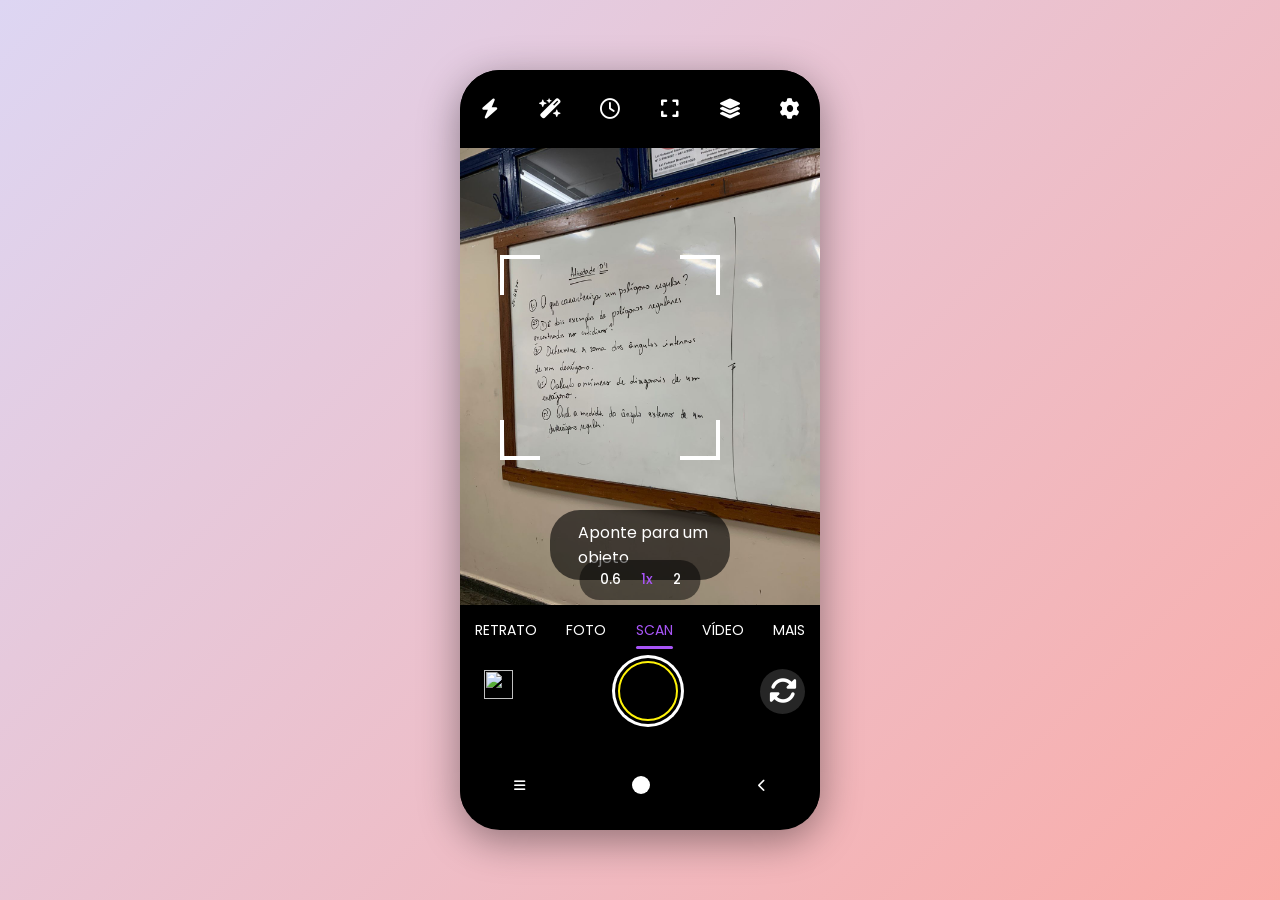
==== index.html @ 9b0ac618 "Atualização do site" ====
<!DOCTYPE html>
<html lang="pt-BR">
<head>
  <meta charset="UTF-8">
  <meta name="viewport" content="width=device-width, initial-scale=1.0">

  <!-- Fonte -->
  <link rel="preconnect" href="https://fonts.googleapis.com">
  <link rel="preconnect" href="https://fonts.gstatic.com" crossorigin>

  <link href="https://fonts.googleapis.com/css2?family=Poppins:wght@300;400;500;600&display=swap" rel="stylesheet">

  <!-- Ícones -->
  <link
    rel="stylesheet"
    href="https://cdnjs.cloudflare.com/ajax/libs/font-awesome/6.5.2/css/all.min.css"
  >

  <link rel="stylesheet" href="style.css">

  <title>JOVI Scan</title>
</head>

<body>

  <main class="container">

    <!-- CELULAR -->
    <section class="phone">

      <header class="top-icons">

    <a href="#"><i class="fa-solid fa-bolt"></i></a>

    <a href="#"><i class="fa-solid fa-wand-magic-sparkles"></i></a>

    <a href="#"><i class="fa-regular fa-clock"></i></a>

    <a href="#"><i class="fa-solid fa-expand"></i></a>

    <a href="#"><i class="fa-solid fa-layer-group"></i></a>

    <a href="#"><i class="fa-solid fa-gear"></i></a>

</header>

      <!-- ÁREA DA CÂMERA -->
      <section class="camera-area">

        <img src="images/foto.jpg" alt="Preview câmera">

        <!-- CANTOS SCAN -->
        <div class="scan-corners corner-top-left"></div>
        <div class="scan-corners corner-top-right"></div>
        <div class="scan-corners corner-bottom-left"></div>
        <div class="scan-corners corner-bottom-right"></div>

        <!-- TEXTO CENTRAL -->
        <div class="scan-message">
          <i class="fa-solid fa-sparkles"></i>
          <p>Aponte para um objeto</p>
        </div>

        <!-- ZOOM -->
        <nav class="zoom-controls">

          <a href="#">0.6</a>
          <a href="#" class="active-zoom">1x</a>
          <a href="#">2</a>

        </nav>

      </section>

      <!-- MODO SCAN -->
      <section class="scan-mode">


        <!-- MENU MODOS -->
        <nav class="modes">

          <a href="#">RETRATO</a>
          <a href="#">FOTO</a>
          <a href="#" class="active-mode">SCAN</a>
          <a href="#">VÍDEO</a>
          <a href="#">MAIS</a>

        </nav>

        <!-- CONTROLES -->
    <section class="camera-controls">

          <div class="gallery-btn">
             <img src="galeria1.jpg" alt="">
         </div>

            <div class="capture-btn"></div>

         <div class="rotate-btn">
            <i class="fa-solid fa-rotate"></i>
        </div>

    </section>

      </section>

      <!-- MENU INFERIOR -->
    <footer class="bottom-menu">

        <!-- MENU -->
        <a href="#">
            <i class="fa-solid fa-bars"></i>
         </a>

         <!-- BOLINHA -->
         <a href="#" class="active-bottom">
             <div class="camera-dot"></div>
        </a>

         <!-- SETA -->
         <a href="#">
             <i class="fa-solid fa-chevron-left"></i>
         </a>

    </footer>

    </section>

  </main>

</body>
</html>
---- style.css ----
* {
    margin: 0;
    padding: 0;
    box-sizing: border-box;
}

body {
    background: linear-gradient(135deg, #ddd6f3, #faaca8);
    font-family: 'Poppins', sans-serif;

    min-height: 100vh;

    display: flex;
    justify-content: center;
    align-items: center;
}

/* MAIN */
.container {
    display: flex;
    justify-content: center;
    align-items: center;
}

/* CELULAR */
.phone {
    width: 360px;
    height: 760px;

    background-color: #000;

    border-radius: 40px;

    overflow: hidden;

    position: relative;

    box-shadow: 0 10px 40px rgba(0,0,0,0.4);
}

/* TOPO */
.top-icons {
    position: absolute;

    top: 0;
    left: 0;

    width: 100%;

    display: flex;
    justify-content: space-around;
    align-items: center;
    padding: 20px 0;
    z-index: 10;
    background-color: #000;
}

.top-icons a {
    color: white;

    font-size: 20px;

    text-decoration: none;

    background-color: rgba(0,0,0,0.4);

    width: 38px;
    height: 38px;

    border-radius: 50%;

    display: flex;
    justify-content: center;
    align-items: center;

    transition: 0.3s;
}

.status-icons {
    display: flex;
    gap: 10px;
}

/* ÁREA CÂMERA */
.camera-area {
    position: relative;

    height: 590px;

    background-image: url("lousa.jpeg");

    background-size: contain;
    background-repeat: no-repeat;
    background-position: center;
}
.camera-area img {
    width: 100%;
    height: 100%;

    object-fit: cover;
}



/* CANTOS SCAN */
.scan-corners {
    width: 40px;
    height: 40px;

    border: 4px solid white;

    position: absolute;
}

.corner-top-left {
    top: 185px;
    left: 40px;

    border-right: none;
    border-bottom: none;
}

.corner-top-right {
    top: 185px;
    right: 100px;

    border-left: none;
    border-bottom: none;
}

.corner-bottom-left {
    bottom: 200px;
    left: 40px;

    border-right: none;
    border-top: none;
}

.corner-bottom-right {
    bottom: 200px;
    right: 100px;

    border-left: none;
    border-top: none;
}

/* TEXTO */
.scan-message {
    position: absolute;

    bottom: 80px;
    left: 50%;

    transform: translateX(-50%);

    background-color: rgba(0,0,0,0.6);

    color: white;

    padding: 10px 18px;

    border-radius: 30px;

    display: flex;
    align-items: center;
    gap: 10px;
}

/* ZOOM */
.zoom-controls {
    position: absolute;

    bottom: 60px;
    left: 50%;

    transform: translateX(-50%);

    display: flex;
    gap: 20px;

    background-color: rgba(0,0,0,0.5);

    padding: 10px 20px;

    border-radius: 30px;
}

.zoom-controls a {
    color: white;
    text-decoration: none;
    font-weight: 500;
    font-size: smaller;
}

.active-zoom {
    color: #a855f7 !important;
    font-weight: 500;
    font-size: smaller;
}

/* SCAN */

.scan-mode {

    position: relative;

    z-index: 5;

    margin-top: -50px;

    background: linear-gradient(
        to bottom,
        rgba(0,0,0,0),
        rgba(0,0,0,0.7),
        black
    );

    padding: 10px 15px 30px;

    color: white;
}

/* MODOS */
.modes {

    display: flex;

    justify-content: space-between;

    align-items: center;
}

.modes a {
    color: white;
    text-decoration: none;

    font-size: 14px;
}

.active-mode {
    color: #a855f7 !important;
    position: relative;
}

.active-mode::after {
    content: "";

    width: 100%;
    height: 3px;

    background-color: #a855f7;

    position: absolute;

    left: 0;
    bottom: -8px;

    border-radius: 10px;
}

/* CONTROLES */
.camera-controls {

    display: flex;

    justify-content: space-between;

    align-items: center;

    margin-top: 20px;
}

.gallery-btn {
    width: 60px;
    height: 60px;
    display: flex;
    justify-content: center;
    align-items: center;
    border-radius: 50%;
    overflow: hidden;  
    cursor: pointer;
}
.rotate-btn {
    width: 60px;
    height: 60px;

    border: none;

    border-radius: 20px;

    overflow: hidden;

    background-color: #1f1f1f;

    color: white;

    cursor: pointer;
}

.gallery-btn img {
    width: 70%;
    height: 70%;

    object-fit: cover;
}

.rotate-btn {
    width: 45px;
    height: 45px;

    border-radius: 50%;

    background-color: rgba(255,255,255,0.15);

    color: white;

    display: flex;
    justify-content: center;
    align-items: center;

    cursor: pointer;
}
.rotate-btn i {
    font-size: 28px;
}

.capture-btn {
    width: 60px;
    height: 60px;

    border-radius: 50%;

    background-color: black;

    border: 2px solid rgb(255, 243, 9);

    box-shadow:
        0 0 0 3px black,
        0 0 0 6px #ffffff;

    cursor: pointer;
}

/* MENU INFERIOR */
.bottom-menu {

    width: 100%;

    display: flex;

    justify-content: space-around;

    align-items: center;

    margin-top: 25px;

    padding-bottom: 15px;

    background-color: black;
}

.bottom-menu a {
    color: white;

    text-decoration: none;

    display: flex;
    justify-content: center;
    flex-direction: column;
    align-items: center;

    gap: 5px;

    font-size: 13px;
}
.camera-dot {
    width: 18px;
    height: 18px;

    border-radius: 50%;

    background-color: white;

    display: block;
}

.active-bottom {
    color: #a855f7 !important;
}
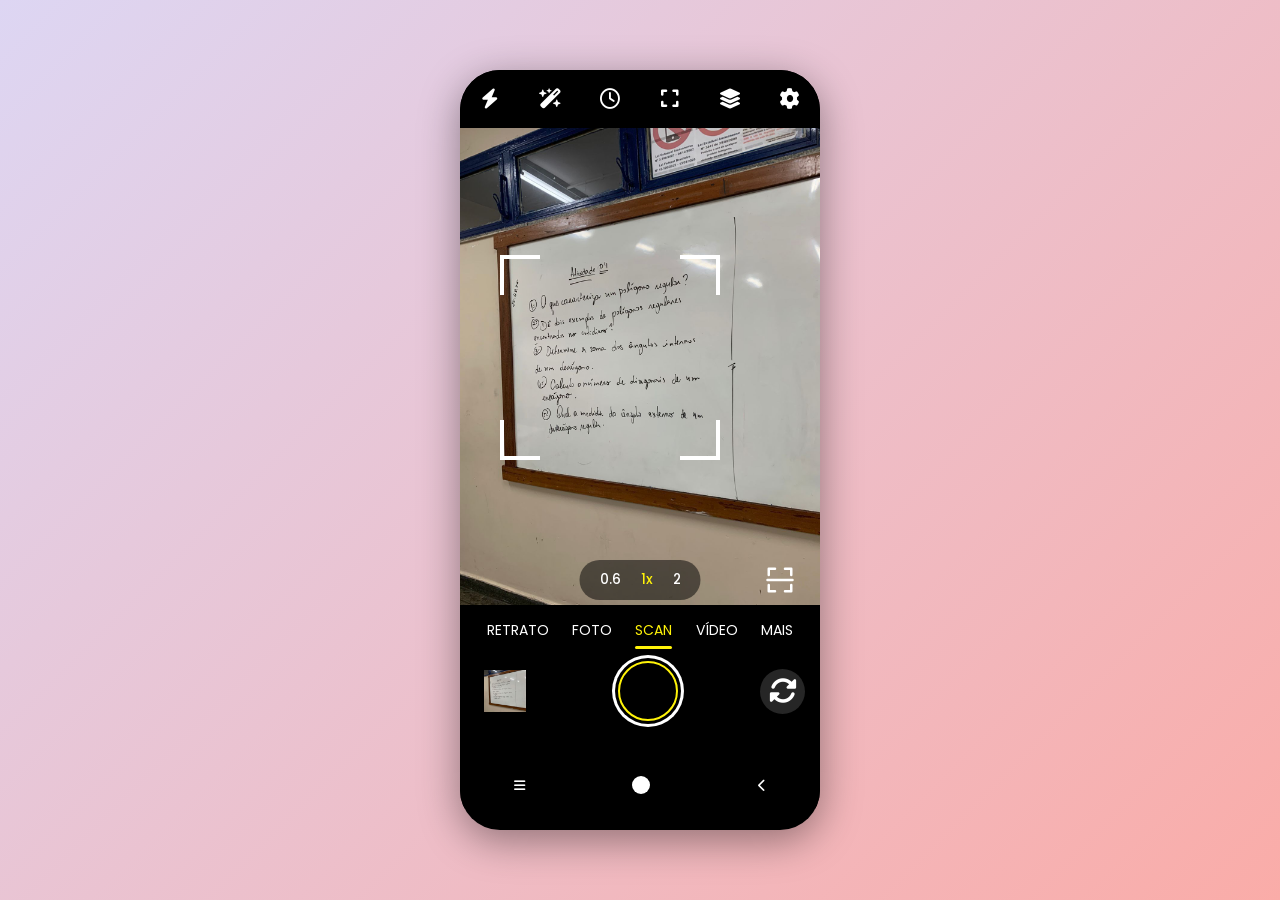
==== commit 3d45b6c3: "final" ====
--- a/index.html
+++ b/index.html
@@ -55,11 +55,7 @@
         <div class="scan-corners corner-bottom-left"></div>
         <div class="scan-corners corner-bottom-right"></div>
 
-        <!-- TEXTO CENTRAL -->
-        <div class="scan-message">
-          <i class="fa-solid fa-sparkles"></i>
-          <p>Aponte para um objeto</p>
-        </div>
+      
 
         <!-- ZOOM -->
         <nav class="zoom-controls">
@@ -71,6 +67,11 @@
         </nav>
 
       </section>
+
+      <!-- ICONE SCAN-->
+        <div class="camera-screen">
+            <img src="scan-barcode-svgrepo-com.svg" class="scan-icon">
+        </div>
 
       <!-- MODO SCAN -->
       <section class="scan-mode">
@@ -90,11 +91,11 @@
         <!-- CONTROLES -->
     <section class="camera-controls">
 
-          <div class="gallery-btn">
-             <img src="galeria1.jpg" alt="">
-         </div>
+          <a href="/index3.html" class="gallery-btn">
+             <img src="lousa.jpeg" alt="">
+         </a>
 
-            <div class="capture-btn"></div>
+              <a href="/index2.html" class="capture-btn"></a>
 
          <div class="rotate-btn">
             <i class="fa-solid fa-rotate"></i>
@@ -103,6 +104,8 @@
     </section>
 
       </section>
+
+      
 
       <!-- MENU INFERIOR -->
     <footer class="bottom-menu">
--- a/style.css
+++ b/style.css
@@ -3,92 +3,92 @@
     padding: 0;
     box-sizing: border-box;
 }
-
+ 
 body {
     background: linear-gradient(135deg, #ddd6f3, #faaca8);
     font-family: 'Poppins', sans-serif;
-
+ 
     min-height: 100vh;
-
+ 
     display: flex;
     justify-content: center;
     align-items: center;
 }
-
+ 
 /* MAIN */
 .container {
     display: flex;
     justify-content: center;
     align-items: center;
 }
-
+ 
 /* CELULAR */
 .phone {
     width: 360px;
     height: 760px;
-
+ 
     background-color: #000;
-
+ 
     border-radius: 40px;
-
+ 
     overflow: hidden;
-
+ 
     position: relative;
-
+ 
     box-shadow: 0 10px 40px rgba(0,0,0,0.4);
 }
-
+ 
 /* TOPO */
 .top-icons {
     position: absolute;
-
+ 
     top: 0;
     left: 0;
-
-    width: 100%;
-
+ 
+    width: 100%;
+ 
     display: flex;
     justify-content: space-around;
     align-items: center;
-    padding: 20px 0;
+    padding: 10px 0;
     z-index: 10;
     background-color: #000;
 }
-
+ 
 .top-icons a {
     color: white;
-
+ 
     font-size: 20px;
-
+ 
     text-decoration: none;
-
+ 
     background-color: rgba(0,0,0,0.4);
-
+ 
     width: 38px;
     height: 38px;
-
+ 
     border-radius: 50%;
-
+ 
     display: flex;
     justify-content: center;
     align-items: center;
-
+ 
     transition: 0.3s;
 }
-
+ 
 .status-icons {
     display: flex;
     gap: 10px;
 }
-
+ 
 /* ÁREA CÂMERA */
 .camera-area {
     position: relative;
-
+ 
     height: 590px;
-
+ 
     background-image: url("lousa.jpeg");
-
+ 
     background-size: contain;
     background-repeat: no-repeat;
     background-position: center;
@@ -96,180 +96,174 @@
 .camera-area img {
     width: 100%;
     height: 100%;
-
+ 
     object-fit: cover;
 }
-
-
-
+ 
+ 
+ 
 /* CANTOS SCAN */
 .scan-corners {
     width: 40px;
     height: 40px;
-
+ 
     border: 4px solid white;
-
-    position: absolute;
-}
-
+ 
+    position: absolute;
+}
+ 
 .corner-top-left {
     top: 185px;
     left: 40px;
-
+ 
     border-right: none;
     border-bottom: none;
 }
-
+ 
 .corner-top-right {
     top: 185px;
     right: 100px;
-
+ 
     border-left: none;
     border-bottom: none;
 }
-
+ 
 .corner-bottom-left {
     bottom: 200px;
     left: 40px;
-
+ 
     border-right: none;
     border-top: none;
 }
-
+ 
 .corner-bottom-right {
     bottom: 200px;
     right: 100px;
-
+ 
     border-left: none;
     border-top: none;
 }
-
-/* TEXTO */
-.scan-message {
-    position: absolute;
-
-    bottom: 80px;
-    left: 50%;
-
-    transform: translateX(-50%);
-
-    background-color: rgba(0,0,0,0.6);
-
-    color: white;
-
-    padding: 10px 18px;
-
-    border-radius: 30px;
-
-    display: flex;
-    align-items: center;
-    gap: 10px;
-}
-
+ 
 /* ZOOM */
 .zoom-controls {
     position: absolute;
-
+ 
     bottom: 60px;
     left: 50%;
-
+ 
     transform: translateX(-50%);
-
+ 
     display: flex;
     gap: 20px;
-
+    align-items: center;
+    justify-content: center;
     background-color: rgba(0,0,0,0.5);
-
+ 
     padding: 10px 20px;
-
+ 
     border-radius: 30px;
 }
-
+ 
 .zoom-controls a {
     color: white;
     text-decoration: none;
     font-weight: 500;
     font-size: smaller;
 }
-
+ 
 .active-zoom {
-    color: #a855f7 !important;
+    color: rgb(255, 243, 9) !important;
     font-weight: 500;
     font-size: smaller;
 }
-
+ 
+/* ICONE SCAN */
+.scan-icon{
+    position: absolute;
+    top: 495px;
+    right: 25px;
+    widht: 30px;
+    height: 30px;
+    filter: brightness(0) invert(1)
+   
+   
+}
+ 
 /* SCAN */
-
+ 
 .scan-mode {
-
+ 
     position: relative;
-
+ 
     z-index: 5;
-
+ 
     margin-top: -50px;
-
+ 
     background: linear-gradient(
         to bottom,
         rgba(0,0,0,0),
         rgba(0,0,0,0.7),
         black
     );
-
+ 
     padding: 10px 15px 30px;
-
-    color: white;
-}
-
+ 
+    color: white;
+}
+ 
 /* MODOS */
 .modes {
-
-    display: flex;
-
-    justify-content: space-between;
-
-    align-items: center;
-}
-
+ 
+    display: flex;
+    align-items: center;
+    widht: 100%;
+    justify-content: space-around;
+ 
+   
+}
+ 
 .modes a {
     color: white;
     text-decoration: none;
-
+ 
     font-size: 14px;
 }
-
+ 
 .active-mode {
-    color: #a855f7 !important;
+    color: rgb(255, 243, 9) !important;
     position: relative;
 }
-
+ 
 .active-mode::after {
     content: "";
-
+ 
     width: 100%;
     height: 3px;
-
-    background-color: #a855f7;
-
-    position: absolute;
-
+ 
+    background-color:rgb(255, 243, 9);
+ 
+    position: absolute;
+ 
     left: 0;
     bottom: -8px;
-
+ 
     border-radius: 10px;
 }
-
+ 
 /* CONTROLES */
 .camera-controls {
-
-    display: flex;
-
+ 
+    display: flex;
+ 
     justify-content: space-between;
-
-    align-items: center;
-
+ 
+    align-items: center;
+ 
     margin-top: 20px;
 }
-
+ 
+ 
+ 
 .gallery-btn {
     width: 60px;
     height: 60px;
@@ -283,107 +277,725 @@
 .rotate-btn {
     width: 60px;
     height: 60px;
-
+ 
     border: none;
-
+ 
     border-radius: 20px;
-
+ 
     overflow: hidden;
-
+ 
     background-color: #1f1f1f;
-
-    color: white;
-
+ 
+    color: white;
+ 
     cursor: pointer;
 }
-
+ 
 .gallery-btn img {
     width: 70%;
     height: 70%;
-
+ 
     object-fit: cover;
 }
-
+ 
 .rotate-btn {
     width: 45px;
     height: 45px;
-
+ 
     border-radius: 50%;
-
+ 
     background-color: rgba(255,255,255,0.15);
-
-    color: white;
-
+ 
+    color: white;
+ 
     display: flex;
     justify-content: center;
     align-items: center;
-
+ 
     cursor: pointer;
 }
 .rotate-btn i {
     font-size: 28px;
 }
-
+ 
 .capture-btn {
     width: 60px;
     height: 60px;
-
+ 
     border-radius: 50%;
-
+ 
     background-color: black;
-
+ 
     border: 2px solid rgb(255, 243, 9);
-
+ 
     box-shadow:
         0 0 0 3px black,
         0 0 0 6px #ffffff;
-
+ 
     cursor: pointer;
 }
-
+ 
 /* MENU INFERIOR */
 .bottom-menu {
-
-    width: 100%;
-
-    display: flex;
-
+ 
+    width: 100%;
+ 
+    display: flex;
+ 
     justify-content: space-around;
-
-    align-items: center;
-
+ 
+    align-items: center;
+ 
     margin-top: 25px;
-
+ 
     padding-bottom: 15px;
-
+ 
     background-color: black;
 }
-
+ 
 .bottom-menu a {
     color: white;
-
+ 
     text-decoration: none;
-
+ 
     display: flex;
     justify-content: center;
     flex-direction: column;
     align-items: center;
-
+ 
     gap: 5px;
-
+ 
     font-size: 13px;
 }
 .camera-dot {
     width: 18px;
     height: 18px;
-
+ 
     border-radius: 50%;
-
+ 
     background-color: white;
-
+ 
     display: block;
 }
-
+ 
 .active-bottom {
-    color: #a855f7 !important;
+    color: rgb(255, 243, 9) !important;
+}
+ 
+/* PAGINA 2*/
+.camera-areab {
+    position: relative;
+ 
+    height: 590px;
+ 
+    background-image: url("lousa.jpeg");
+ 
+    background-size: contain;
+    background-repeat: no-repeat;
+    background-position: center;
+}
+.camera-areab img {
+    width: 100%;
+    height: 100%;
+ 
+    object-fit: contain;
+}
+ 
+.overlay {
+    position: absolute;
+ 
+    top: 0;
+    left: 0;
+ 
+    width: 100%;
+    height: 100%;
+ 
+    background-color: rgba(0,0,0,0.45);
+ 
+    z-index: 1;
+}
+ 
+.scan-corners,
+.zoom-controls,
+.scan-message,
+.scan-icon {
+    z-index: 2;
+}
+ 
+.scan-lines {
+    position: absolute;
+ 
+    top: 230px;
+    left: 50%;
+ 
+    transform: translateX(-50%) rotate(-9deg);
+ 
+    width: 220px;
+ 
+    display: flex;
+    flex-direction: column;
+ 
+    gap: 13px;
+ 
+    z-index: 2;
+}
+ 
+.scan-lines span {
+    width: 70%;
+    height: 2px;
+ 
+    background: rgba(255,255,255,0.5);
+ 
+    border-radius: 10px;
+}
+ 
+.scan-lines1 {
+    position: absolute;
+ 
+    top: 285px;
+    left: 50%;
+ 
+    transform: translateX(-50%) rotate(-4deg);
+ 
+    width: 220px;
+ 
+    display: flex;
+    flex-direction: column;
+ 
+    gap: 13px;
+ 
+    z-index: 2;
+}
+ 
+.scan-lines1 span {
+    width: 75%;
+    height: 2px;
+ 
+    background: rgba(255,255,255,0.5);
+ 
+    border-radius: 10px;
+}
+ 
+.scan-lines2 {
+    position: absolute;
+ 
+    top: 351px;
+    left: 51%;
+ 
+    transform: translateX(-50%) rotate(1deg);
+ 
+    width: 220px;
+ 
+    display: flex;
+    flex-direction: column;
+ 
+    gap: 12px;
+ 
+    z-index: 2;
+}
+ 
+.scan-lines2 span {
+    width: 75%;
+    height: 2px;
+ 
+    background: rgba(255,255,255,0.5);
+ 
+    border-radius: 10px;
+}
+.scan-lines3 {
+    position: absolute;
+ 
+    top: 200px;
+    left: 50%;
+ 
+    transform: translateX(-50%) rotate(-9deg);
+ 
+    width: 220px;
+ 
+    display: flex;
+    flex-direction: column;
+ 
+    gap: 13px;
+ 
+    z-index: 2;
+}
+ 
+.scan-lines3 span {
+    width: 70%;
+    height: 2px;
+ 
+    background: rgba(255,255,255,0.5);
+ 
+    border-radius: 10px;
+}
+ 
+/*TEXTO HABILITAR FOCO*/
+.scan-message {
+    position: absolute;
+    bottom: 80px;
+    left: 30%;
+    transform: translateX(-60%);
+    background-color: rgb(250, 240, 54);
+    color: black;
+    text-decoration: none;
+    cursor: pointer;
+    padding: 4px 6px;
+    border-radius: 12px;
+ 
+    display: flex;
+    align-items: center;
+    gap: 3px;
+    weight: 80%;
+    font-size: 12px;
+}
+ 
+/*PAGINA 4*/
+.caixa-alarme {
+   
+    width: 180px;
+ 
+    padding: 16px;
+ 
+    background: rgba(0,0,0,0.92);
+ 
+    border-radius: 22px;
+ 
+    position: absolute;
+ 
+    top: 50%;
+    right: 15px;
+ 
+    transform: translateY(-50%);
+ 
+    box-shadow: 0 10px 30px rgba(0,0,0,0.5);
+ 
+    z-index: 20;
+}
+ 
+.visor-hora {
+   
+    width: 100%;
+ 
+    height: 55px;
+ 
+    background: #2b2b2b;
+ 
+    border-radius: 14px;
+ 
+    margin-bottom: 15px;
+}
+ 
+.opcao {
+ 
+    width: 100%;
+   
+    height: 34px;
+ 
+    background: #2b2b2b;
+ 
+    border-radius: 10px;
+   
+    margin-bottom: 10px;
+}
+ 
+.btn-criar {
+ 
+    flex: 1;
+ 
+    height: 36px;
+    width: 100%;
+    border: none;
+ 
+    border-radius: 16px;
+ 
+    background: #c4b61c;
+ 
+    color: white;
+ 
+    font-size: 14px;
+ 
+    font-family: 'Poppins', sans-serif;
+ 
+    cursor: pointer;
+}
+.btn-criar-link {
+ 
+    flex: 1;
+ 
+    text-decoration: none;
+}
+ 
+.btn-cancelar {
+ 
+    flex: 1;
+ 
+    height: 36px;
+ 
+    border: none;
+ 
+    border-radius: 16px;
+ 
+    background: #3a3a3a;
+ 
+    color: white;
+ 
+    font-size: 14px;
+ 
+    font-family: 'Poppins', sans-serif;
+ 
+    cursor: pointer;
+}
+ 
+.botoes-alarme {
+ 
+    display: flex;
+ 
+    gap: 10px;
+ 
+    margin-top: 10px;
+}
+ 
+.hora-input {
+ 
+    width: 100%;
+ 
+    height: 55px;
+ 
+    border: none;
+ 
+    border-radius: 16px;
+ 
+    background: #5f5f5f;
+ 
+    color: white;
+ 
+    padding: 0 15px;
+ 
+    font-size: 22px;
+ 
+    font-family: 'Poppins', sans-serif;
+ 
+    font-weight: 500;
+ 
+    letter-spacing: 1px;
+ 
+    margin-bottom: 15px;
+ 
+    outline: none;
+}
+ 
+.campo-input {
+ 
+    width: 100%;
+ 
+    height: 38px;
+ 
+    border: none;
+ 
+    border-radius: 10px;
+ 
+    background: #5f5f5f;
+ 
+    color: white;
+ 
+    padding: 0 12px;
+ 
+    margin-bottom: 12px;
+ 
+    font-size: 14px;
+ 
+    font-family: 'Poppins', sans-serif;
+ 
+    outline: none;
+}
+.campo-input::placeholder {
+ 
+    color: rgba(255,255,255,0.7);
+}
+
+.hora-input,
+.campo-input {
+
+    cursor: pointer;
+}
+ 
+.scan-success {
+ 
+    position: absolute;
+ 
+    top: 70px;
+    left: 50%;
+ 
+    transform: translateX(-50%);
+ 
+    background: rgba(41, 40, 40, 0.7);
+ 
+    color: white;
+ 
+    padding: 6px 14px;
+    white-space: nowrap;
+    border-radius: 15px;
+ 
+    display: flex;
+ 
+    align-items: center;
+ 
+    gap: 6px;
+ 
+    backdrop-filter: blur(6px);
+ 
+    z-index: 20;
+}
+ 
+.scan-success p {
+ 
+    font-size: 13px;
+ 
+    font-family: 'Poppins', sans-serif;
+}
+ 
+.scan-success i {
+ 
+    color: #22c55e;
+ 
+    font-size: 13px;
+}
+ 
+ 
+.modal {
+    position: absolute;
+    top: 420px;
+    left: 80px;
+    background-color: rgba(0, 0, 0, 0.7);
+    widht: 200px;
+    height: 100px;
+    border-radius: 20px;
+    display: flex;
+    flex-direction: column;
+    justify-content: center;
+    align-items: center;
+    gap: 6px;
+    z-index: 20;
+}
+ 
+.modal p {
+    color: white;
+    font-size: 13px;
+    padding: 15px;
+}
+ 
+.modal button {
+    background-color: #7a0000;
+    color: white;
+    border: none;
+    border-radius: 20px;
+    padding: 1px 14px;
+    font-size: 12px;
+    cursor: pointer;
+}
+ 
+button a {
+    color: white;
+    text-decoration: none;
+}
+ 
+/* MENU INFERIOR */
+
+.bottom-menu2 {
+
+    position: absolute;
+
+    bottom: 0;
+
+    left: 0;
+
+    width: 100%;
+
+    display: flex;
+
+    justify-content: space-between;
+
+    align-items: center;
+
+    padding: 35px 55px;
+
+    background-color: black;
+    gap: 20px;
+    z-index: 20;
+}
+
+
+/* MENU ESQUERDA */
+
+.menu2 {
+
+    color: white;
+
+    text-decoration: none;
+
+    font-size: 14px;
+
+    display: flex;
+
+    align-items: center;
+}
+
+
+/* BOLINHA */
+
+.bolinha {
+
+    display: flex;
+
+    justify-content: center;
+
+    align-items: center;
+}
+
+.camera-dot2 {
+
+    width: 18px;
+    height: 18px;
+    border-radius: 50%;
+
+    background-color: white;
+}
+
+
+/* SETA DIREITA */
+
+.voltar2 {
+
+    color: white;
+
+    text-decoration: none;
+
+    font-size: 14px;
+
+    display: flex;
+
+    align-items: center;
+}
+
+.camera-area2 {
+
+    padding: 20px;
+
+    height: 100%;
+
+    background-color: black;
+}
+
+.gallery-grid {
+
+    display: grid;
+
+    grid-template-columns: repeat(5, 1fr);
+
+    gap: 3px;
+
+    margin-top: 10px;
+}
+
+.gallery-item {
+
+    aspect-ratio: 1/1;
+
+    overflow: hidden;
+}
+.destaque {
+
+    position: relative;
+}
+
+.destaque > img:first-child {
+
+    width: 100%;
+
+    height: 100%;
+
+    object-fit: cover;
+
+    opacity: 0.75;
+}
+
+
+
+.escuro1 {
+    background: rgba(255,255,255,0.08);
+}
+
+.escuro2 {
+    background: rgba(255,255,255,0.15);
+}
+
+.escuro3 {
+    background: rgba(255,255,255,0.04);
+}
+
+.titulo-galeria {
+
+    color: white;
+
+    font-size: 16px;
+
+    font-family: 'Poppins', sans-serif;
+
+    font-weight: 500;
+
+    text-align: center;
+
+    margin-bottom: 14px;
+}
+
+.scan-icon2 {
+
+    position: absolute;
+
+    top: 50%;
+    left: 50%;
+
+    transform: translate(-50%, -50%);
+
+    width: 24px;
+
+    height: 24px;
+
+    object-fit: contain;
+
+    filter: brightness(0) invert(1);
+
+    z-index: 10;
+}
+
+.foto-aberta {
+
+    display: flex;
+
+    flex-direction: column;
+    height: 100%;
+    align-items: center;
+
+    justify-content: center;
+
+    overflow: visible;
+     height: auto !important;
+    background-image: none !important;
+
+    background-color: black;
+    overflow: visible !important;
+
+    padding-bottom: 80px;
+}
+.foto-grande {
+
+    width: 100%;
+
+    height: auto;
+
+   
+
+    object-fit: contain;
+
+    margin-top: 100px;
 }
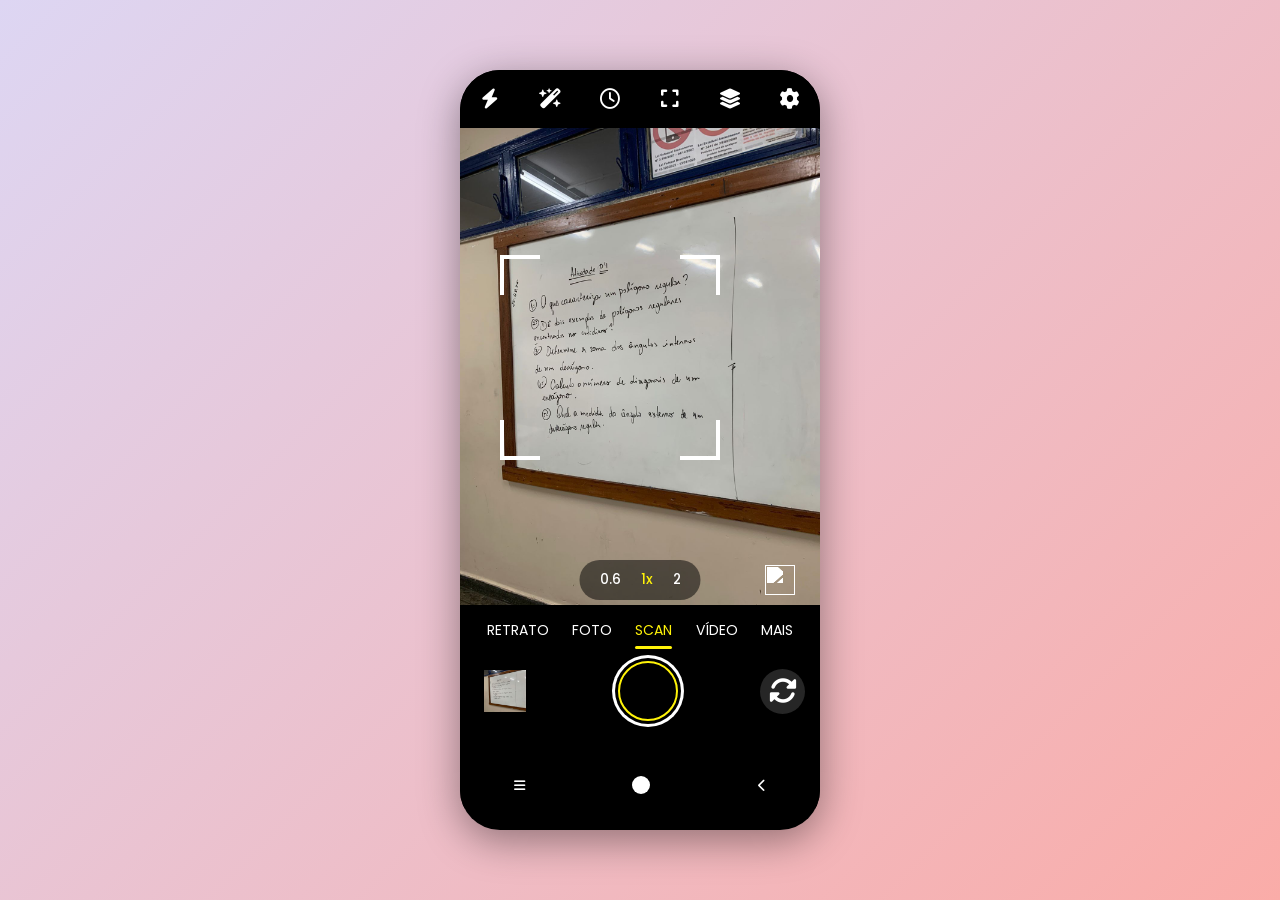
==== commit e29a14f5: "funcionando" ====
--- a/index.html
+++ b/index.html
@@ -3,61 +3,46 @@
 <head>
   <meta charset="UTF-8">
   <meta name="viewport" content="width=device-width, initial-scale=1.0">
-
-  <!-- Fonte -->
   <link rel="preconnect" href="https://fonts.googleapis.com">
   <link rel="preconnect" href="https://fonts.gstatic.com" crossorigin>
-
   <link href="https://fonts.googleapis.com/css2?family=Poppins:wght@300;400;500;600&display=swap" rel="stylesheet">
-
-  <!-- Ícones -->
   <link
     rel="stylesheet"
-    href="https://cdnjs.cloudflare.com/ajax/libs/font-awesome/6.5.2/css/all.min.css"
-  >
-
+    href="https://cdnjs.cloudflare.com/ajax/libs/font-awesome/6.5.2/css/all.min.css">
   <link rel="stylesheet" href="style.css">
-
   <title>JOVI Scan</title>
 </head>
 
 <body>
 
   <main class="container">
-
-    <!-- CELULAR -->
     <section class="phone">
 
       <header class="top-icons">
 
-    <a href="#"><i class="fa-solid fa-bolt"></i></a>
+        <a href="#"><i class="fa-solid fa-bolt"></i></a>
 
-    <a href="#"><i class="fa-solid fa-wand-magic-sparkles"></i></a>
+        <a href="#"><i class="fa-solid fa-wand-magic-sparkles"></i></a>
 
-    <a href="#"><i class="fa-regular fa-clock"></i></a>
+        <a href="#"><i class="fa-regular fa-clock"></i></a>
 
-    <a href="#"><i class="fa-solid fa-expand"></i></a>
+        <a href="#"><i class="fa-solid fa-expand"></i></a>
 
-    <a href="#"><i class="fa-solid fa-layer-group"></i></a>
+        <a href="#"><i class="fa-solid fa-layer-group"></i></a>
 
-    <a href="#"><i class="fa-solid fa-gear"></i></a>
+        <a href="#"><i class="fa-solid fa-gear"></i></a>
 
-</header>
+      </header>
 
-      <!-- ÁREA DA CÂMERA -->
-      <section class="camera-area">
+    <section class="camera-area">
 
-        <img src="images/foto.jpg" alt="Preview câmera">
+        <img src=".images/foto.jpg" alt="Preview câmera">
 
-        <!-- CANTOS SCAN -->
         <div class="scan-corners corner-top-left"></div>
         <div class="scan-corners corner-top-right"></div>
         <div class="scan-corners corner-bottom-left"></div>
         <div class="scan-corners corner-bottom-right"></div>
 
-      
-
-        <!-- ZOOM -->
         <nav class="zoom-controls">
 
           <a href="#">0.6</a>
@@ -66,18 +51,14 @@
 
         </nav>
 
-      </section>
+    </section>
 
-      <!-- ICONE SCAN-->
         <div class="camera-screen">
-            <img src="scan-barcode-svgrepo-com.svg" class="scan-icon">
+            <img src=".scan-barcode-svgrepo-com.svg" class="scan-icon">
         </div>
 
-      <!-- MODO SCAN -->
-      <section class="scan-mode">
+    <section class="scan-mode">
 
-
-        <!-- MENU MODOS -->
         <nav class="modes">
 
           <a href="#">RETRATO</a>
@@ -88,39 +69,32 @@
 
         </nav>
 
-        <!-- CONTROLES -->
     <section class="camera-controls">
 
-          <a href="/index3.html" class="gallery-btn">
+          <a href="./index3.html" class="gallery-btn">
              <img src="lousa.jpeg" alt="">
-         </a>
+          </a>
 
-              <a href="/index2.html" class="capture-btn"></a>
+              <a href="./index2.html" class="capture-btn"></a>
 
          <div class="rotate-btn">
             <i class="fa-solid fa-rotate"></i>
-        </div>
+          </div>
 
     </section>
 
-      </section>
+    </section>
 
-      
-
-      <!-- MENU INFERIOR -->
     <footer class="bottom-menu">
 
-        <!-- MENU -->
         <a href="#">
             <i class="fa-solid fa-bars"></i>
          </a>
 
-         <!-- BOLINHA -->
          <a href="#" class="active-bottom">
              <div class="camera-dot"></div>
         </a>
 
-         <!-- SETA -->
          <a href="#">
              <i class="fa-solid fa-chevron-left"></i>
          </a>
--- a/style.css
+++ b/style.css
@@ -7,46 +7,33 @@
 body {
     background: linear-gradient(135deg, #ddd6f3, #faaca8);
     font-family: 'Poppins', sans-serif;
- 
     min-height: 100vh;
- 
-    display: flex;
-    justify-content: center;
-    align-items: center;
-}
- 
-/* MAIN */
+    display: flex;
+    justify-content: center;
+    align-items: center;
+}
+ 
 .container {
     display: flex;
     justify-content: center;
     align-items: center;
 }
- 
-/* CELULAR */
+
 .phone {
     width: 360px;
     height: 760px;
- 
     background-color: #000;
- 
     border-radius: 40px;
- 
     overflow: hidden;
- 
     position: relative;
- 
     box-shadow: 0 10px 40px rgba(0,0,0,0.4);
 }
- 
-/* TOPO */
+
 .top-icons {
     position: absolute;
- 
     top: 0;
     left: 0;
- 
-    width: 100%;
- 
+    width: 100%;
     display: flex;
     justify-content: space-around;
     align-items: center;
@@ -57,22 +44,15 @@
  
 .top-icons a {
     color: white;
- 
     font-size: 20px;
- 
-    text-decoration: none;
- 
+    text-decoration: none;
     background-color: rgba(0,0,0,0.4);
- 
     width: 38px;
     height: 38px;
- 
     border-radius: 50%;
- 
-    display: flex;
-    justify-content: center;
-    align-items: center;
- 
+    display: flex;
+    justify-content: center;
+    align-items: center;
     transition: 0.3s;
 }
  
@@ -80,15 +60,11 @@
     display: flex;
     gap: 10px;
 }
- 
-/* ÁREA CÂMERA */
+
 .camera-area {
     position: relative;
- 
     height: 590px;
- 
     background-image: url("lousa.jpeg");
- 
     background-size: contain;
     background-repeat: no-repeat;
     background-position: center;
@@ -96,26 +72,19 @@
 .camera-area img {
     width: 100%;
     height: 100%;
- 
     object-fit: cover;
 }
- 
- 
- 
-/* CANTOS SCAN */
+
 .scan-corners {
     width: 40px;
     height: 40px;
- 
     border: 4px solid white;
- 
     position: absolute;
 }
  
 .corner-top-left {
     top: 185px;
     left: 40px;
- 
     border-right: none;
     border-bottom: none;
 }
@@ -123,7 +92,6 @@
 .corner-top-right {
     top: 185px;
     right: 100px;
- 
     border-left: none;
     border-bottom: none;
 }
@@ -131,7 +99,6 @@
 .corner-bottom-left {
     bottom: 200px;
     left: 40px;
- 
     border-right: none;
     border-top: none;
 }
@@ -139,28 +106,21 @@
 .corner-bottom-right {
     bottom: 200px;
     right: 100px;
- 
     border-left: none;
     border-top: none;
 }
  
-/* ZOOM */
 .zoom-controls {
     position: absolute;
- 
     bottom: 60px;
     left: 50%;
- 
     transform: translateX(-50%);
- 
     display: flex;
     gap: 20px;
     align-items: center;
     justify-content: center;
     background-color: rgba(0,0,0,0.5);
- 
     padding: 10px 20px;
- 
     border-radius: 30px;
 }
  
@@ -176,56 +136,40 @@
     font-weight: 500;
     font-size: smaller;
 }
- 
-/* ICONE SCAN */
+
 .scan-icon{
     position: absolute;
     top: 495px;
     right: 25px;
-    widht: 30px;
+    width: 30px;
     height: 30px;
     filter: brightness(0) invert(1)
-   
-   
-}
- 
-/* SCAN */
+}
  
 .scan-mode {
- 
     position: relative;
- 
     z-index: 5;
- 
     margin-top: -50px;
- 
     background: linear-gradient(
         to bottom,
         rgba(0,0,0,0),
         rgba(0,0,0,0.7),
         black
     );
- 
     padding: 10px 15px 30px;
- 
-    color: white;
-}
- 
-/* MODOS */
+    color: white;
+}
+
 .modes {
- 
-    display: flex;
-    align-items: center;
-    widht: 100%;
+    display: flex;
+    align-items: center;
+    width: 100%;
     justify-content: space-around;
- 
-   
 }
  
 .modes a {
     color: white;
     text-decoration: none;
- 
     font-size: 14px;
 }
  
@@ -236,33 +180,21 @@
  
 .active-mode::after {
     content: "";
- 
     width: 100%;
     height: 3px;
- 
     background-color:rgb(255, 243, 9);
- 
-    position: absolute;
- 
+    position: absolute;
     left: 0;
     bottom: -8px;
- 
     border-radius: 10px;
 }
  
-/* CONTROLES */
 .camera-controls {
- 
-    display: flex;
- 
+    display: flex;
     justify-content: space-between;
- 
-    align-items: center;
- 
+    align-items: center;
     margin-top: 20px;
 }
- 
- 
  
 .gallery-btn {
     width: 60px;
@@ -274,46 +206,36 @@
     overflow: hidden;  
     cursor: pointer;
 }
+
 .rotate-btn {
     width: 60px;
     height: 60px;
- 
     border: none;
- 
     border-radius: 20px;
- 
     overflow: hidden;
- 
     background-color: #1f1f1f;
- 
-    color: white;
- 
+    color: white;
     cursor: pointer;
 }
  
 .gallery-btn img {
     width: 70%;
     height: 70%;
- 
     object-fit: cover;
 }
  
 .rotate-btn {
     width: 45px;
     height: 45px;
- 
     border-radius: 50%;
- 
     background-color: rgba(255,255,255,0.15);
- 
-    color: white;
- 
-    display: flex;
-    justify-content: center;
-    align-items: center;
- 
-    cursor: pointer;
-}
+    color: white;
+    display: flex;
+    justify-content: center;
+    align-items: center;
+    cursor: pointer;
+}
+
 .rotate-btn i {
     font-size: 28px;
 }
@@ -321,60 +243,41 @@
 .capture-btn {
     width: 60px;
     height: 60px;
- 
     border-radius: 50%;
- 
     background-color: black;
- 
     border: 2px solid rgb(255, 243, 9);
- 
     box-shadow:
         0 0 0 3px black,
         0 0 0 6px #ffffff;
- 
-    cursor: pointer;
-}
- 
-/* MENU INFERIOR */
+    cursor: pointer;
+}
+ 
 .bottom-menu {
- 
-    width: 100%;
- 
-    display: flex;
- 
+    width: 100%;
+    display: flex;
     justify-content: space-around;
- 
-    align-items: center;
- 
+    align-items: center;
     margin-top: 25px;
- 
     padding-bottom: 15px;
- 
     background-color: black;
 }
  
 .bottom-menu a {
     color: white;
- 
-    text-decoration: none;
- 
+    text-decoration: none;
     display: flex;
     justify-content: center;
     flex-direction: column;
     align-items: center;
- 
     gap: 5px;
- 
     font-size: 13px;
 }
+
 .camera-dot {
     width: 18px;
     height: 18px;
- 
     border-radius: 50%;
- 
     background-color: white;
- 
     display: block;
 }
  
@@ -382,14 +285,10 @@
     color: rgb(255, 243, 9) !important;
 }
  
-/* PAGINA 2*/
 .camera-areab {
     position: relative;
- 
     height: 590px;
- 
     background-image: url("lousa.jpeg");
- 
     background-size: contain;
     background-repeat: no-repeat;
     background-position: center;
@@ -397,21 +296,16 @@
 .camera-areab img {
     width: 100%;
     height: 100%;
- 
     object-fit: contain;
 }
  
 .overlay {
     position: absolute;
- 
     top: 0;
     left: 0;
- 
     width: 100%;
     height: 100%;
- 
     background-color: rgba(0,0,0,0.45);
- 
     z-index: 1;
 }
  
@@ -424,112 +318,79 @@
  
 .scan-lines {
     position: absolute;
- 
     top: 230px;
     left: 50%;
- 
     transform: translateX(-50%) rotate(-9deg);
- 
     width: 220px;
- 
     display: flex;
     flex-direction: column;
- 
     gap: 13px;
- 
     z-index: 2;
 }
  
 .scan-lines span {
     width: 70%;
     height: 2px;
- 
     background: rgba(255,255,255,0.5);
- 
     border-radius: 10px;
 }
  
 .scan-lines1 {
     position: absolute;
- 
     top: 285px;
     left: 50%;
- 
     transform: translateX(-50%) rotate(-4deg);
- 
     width: 220px;
- 
     display: flex;
     flex-direction: column;
- 
     gap: 13px;
- 
     z-index: 2;
 }
  
 .scan-lines1 span {
     width: 75%;
     height: 2px;
- 
     background: rgba(255,255,255,0.5);
- 
     border-radius: 10px;
 }
  
 .scan-lines2 {
     position: absolute;
- 
     top: 351px;
     left: 51%;
- 
     transform: translateX(-50%) rotate(1deg);
- 
     width: 220px;
- 
     display: flex;
     flex-direction: column;
- 
     gap: 12px;
- 
     z-index: 2;
 }
  
 .scan-lines2 span {
     width: 75%;
     height: 2px;
- 
     background: rgba(255,255,255,0.5);
- 
     border-radius: 10px;
 }
 .scan-lines3 {
     position: absolute;
- 
     top: 200px;
     left: 50%;
- 
     transform: translateX(-50%) rotate(-9deg);
- 
     width: 220px;
- 
     display: flex;
     flex-direction: column;
- 
     gap: 13px;
- 
     z-index: 2;
 }
  
 .scan-lines3 span {
     width: 70%;
     height: 2px;
- 
     background: rgba(255,255,255,0.5);
- 
     border-radius: 10px;
 }
  
-/*TEXTO HABILITAR FOCO*/
 .scan-message {
     position: absolute;
     bottom: 80px;
@@ -541,226 +402,142 @@
     cursor: pointer;
     padding: 4px 6px;
     border-radius: 12px;
- 
     display: flex;
     align-items: center;
     gap: 3px;
-    weight: 80%;
     font-size: 12px;
 }
- 
-/*PAGINA 4*/
+
 .caixa-alarme {
-   
     width: 180px;
- 
     padding: 16px;
- 
     background: rgba(0,0,0,0.92);
- 
     border-radius: 22px;
- 
-    position: absolute;
- 
+    position: absolute;
     top: 50%;
     right: 15px;
- 
     transform: translateY(-50%);
- 
     box-shadow: 0 10px 30px rgba(0,0,0,0.5);
- 
     z-index: 20;
 }
  
 .visor-hora {
-   
-    width: 100%;
- 
+    width: 100%;
     height: 55px;
- 
     background: #2b2b2b;
- 
     border-radius: 14px;
- 
     margin-bottom: 15px;
 }
  
 .opcao {
- 
-    width: 100%;
-   
+    width: 100%;
     height: 34px;
- 
     background: #2b2b2b;
- 
     border-radius: 10px;
-   
     margin-bottom: 10px;
 }
  
 .btn-criar {
- 
     flex: 1;
- 
     height: 36px;
     width: 100%;
     border: none;
- 
     border-radius: 16px;
- 
     background: #c4b61c;
- 
-    color: white;
- 
+    color: white;
     font-size: 14px;
- 
     font-family: 'Poppins', sans-serif;
- 
-    cursor: pointer;
-}
+    cursor: pointer;
+}
+
 .btn-criar-link {
- 
     flex: 1;
- 
     text-decoration: none;
 }
  
 .btn-cancelar {
- 
     flex: 1;
- 
     height: 36px;
- 
     border: none;
- 
     border-radius: 16px;
- 
     background: #3a3a3a;
- 
-    color: white;
- 
+    color: white;
     font-size: 14px;
- 
     font-family: 'Poppins', sans-serif;
- 
     cursor: pointer;
 }
  
 .botoes-alarme {
- 
-    display: flex;
- 
+    display: flex;
     gap: 10px;
- 
     margin-top: 10px;
 }
  
 .hora-input {
- 
-    width: 100%;
- 
+    width: 100%;
     height: 55px;
- 
     border: none;
- 
     border-radius: 16px;
- 
     background: #5f5f5f;
- 
-    color: white;
- 
+    color: white;
     padding: 0 15px;
- 
     font-size: 22px;
- 
     font-family: 'Poppins', sans-serif;
- 
     font-weight: 500;
- 
     letter-spacing: 1px;
- 
     margin-bottom: 15px;
- 
     outline: none;
 }
  
 .campo-input {
- 
-    width: 100%;
- 
+    width: 100%;
     height: 38px;
- 
     border: none;
- 
     border-radius: 10px;
- 
     background: #5f5f5f;
- 
-    color: white;
- 
+    color: white;
     padding: 0 12px;
- 
     margin-bottom: 12px;
- 
     font-size: 14px;
- 
     font-family: 'Poppins', sans-serif;
- 
     outline: none;
 }
+
 .campo-input::placeholder {
- 
     color: rgba(255,255,255,0.7);
 }
 
 .hora-input,
 .campo-input {
-
     cursor: pointer;
 }
  
 .scan-success {
- 
-    position: absolute;
- 
+    position: absolute;
     top: 70px;
     left: 50%;
- 
     transform: translateX(-50%);
- 
     background: rgba(41, 40, 40, 0.7);
- 
-    color: white;
- 
+    color: white;
     padding: 6px 14px;
     white-space: nowrap;
     border-radius: 15px;
- 
-    display: flex;
- 
-    align-items: center;
- 
+    display: flex;
+    align-items: center;
     gap: 6px;
- 
     backdrop-filter: blur(6px);
- 
     z-index: 20;
 }
  
 .scan-success p {
- 
     font-size: 13px;
- 
     font-family: 'Poppins', sans-serif;
 }
  
 .scan-success i {
- 
     color: #22c55e;
- 
     font-size: 13px;
 }
- 
  
 .modal {
     position: absolute;
@@ -799,127 +576,77 @@
     text-decoration: none;
 }
  
-/* MENU INFERIOR */
-
 .bottom-menu2 {
-
-    position: absolute;
-
+    position: absolute;
     bottom: 0;
-
     left: 0;
-
-    width: 100%;
-
-    display: flex;
-
+    width: 100%;
+    display: flex;
     justify-content: space-between;
-
-    align-items: center;
-
+    align-items: center;
     padding: 35px 55px;
-
     background-color: black;
     gap: 20px;
     z-index: 20;
 }
 
-
-/* MENU ESQUERDA */
-
 .menu2 {
-
-    color: white;
-
-    text-decoration: none;
-
+    color: white;
+    text-decoration: none;
     font-size: 14px;
-
-    display: flex;
-
-    align-items: center;
-}
-
-
-/* BOLINHA */
+    display: flex;
+    align-items: center;
+}
 
 .bolinha {
-
-    display: flex;
-
-    justify-content: center;
-
+    display: flex;
+    justify-content: center;
     align-items: center;
 }
 
 .camera-dot2 {
-
     width: 18px;
     height: 18px;
     border-radius: 50%;
-
     background-color: white;
 }
 
-
-/* SETA DIREITA */
-
 .voltar2 {
-
-    color: white;
-
-    text-decoration: none;
-
+    color: white;
+    text-decoration: none;
     font-size: 14px;
-
-    display: flex;
-
+    display: flex;
     align-items: center;
 }
 
 .camera-area2 {
-
     padding: 20px;
-
     height: 100%;
-
     background-color: black;
 }
 
 .gallery-grid {
-
     display: grid;
-
     grid-template-columns: repeat(5, 1fr);
-
     gap: 3px;
-
     margin-top: 10px;
 }
 
 .gallery-item {
-
     aspect-ratio: 1/1;
-
     overflow: hidden;
 }
+
 .destaque {
-
     position: relative;
 }
 
 .destaque > img:first-child {
-
-    width: 100%;
-
+    width: 100%;
     height: 100%;
-
     object-fit: cover;
-
     opacity: 0.75;
 }
-
-
 
 .escuro1 {
     background: rgba(255,255,255,0.08);
@@ -934,68 +661,43 @@
 }
 
 .titulo-galeria {
-
-    color: white;
-
+    color: white;
     font-size: 16px;
-
     font-family: 'Poppins', sans-serif;
-
     font-weight: 500;
-
     text-align: center;
-
     margin-bottom: 14px;
 }
 
 .scan-icon2 {
-
-    position: absolute;
-
+    position: absolute;
     top: 50%;
     left: 50%;
-
     transform: translate(-50%, -50%);
-
     width: 24px;
-
     height: 24px;
-
     object-fit: contain;
-
     filter: brightness(0) invert(1);
-
     z-index: 10;
 }
 
 .foto-aberta {
-
-    display: flex;
-
+    display: flex;
     flex-direction: column;
     height: 100%;
     align-items: center;
-
-    justify-content: center;
-
+    justify-content: center;
     overflow: visible;
-     height: auto !important;
+    height: auto !important;
     background-image: none !important;
-
     background-color: black;
     overflow: visible !important;
-
     padding-bottom: 80px;
 }
+
 .foto-grande {
-
-    width: 100%;
-
+    width: 100%;
     height: auto;
-
-   
-
     object-fit: contain;
-
     margin-top: 100px;
 }
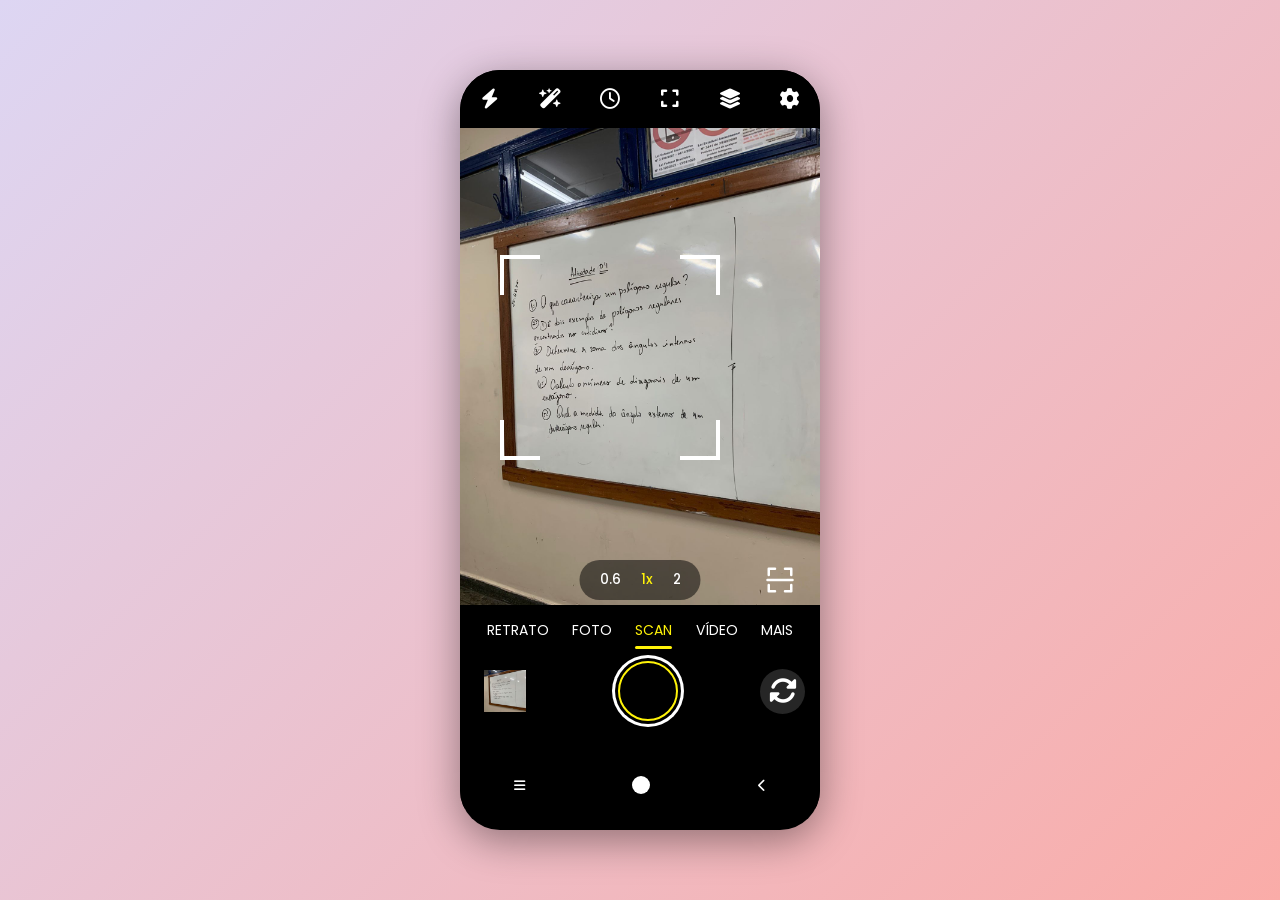
==== commit ab7ad46f: "teste" ====
--- a/index.html
+++ b/index.html
@@ -36,7 +36,7 @@
 
     <section class="camera-area">
 
-        <img src=".images/foto.jpg" alt="Preview câmera">
+        <img src="images/foto.jpg" alt="Preview câmera">
 
         <div class="scan-corners corner-top-left"></div>
         <div class="scan-corners corner-top-right"></div>
@@ -54,7 +54,7 @@
     </section>
 
         <div class="camera-screen">
-            <img src=".scan-barcode-svgrepo-com.svg" class="scan-icon">
+            <img src="scan-barcode-svgrepo-com.svg" class="scan-icon">
         </div>
 
     <section class="scan-mode">
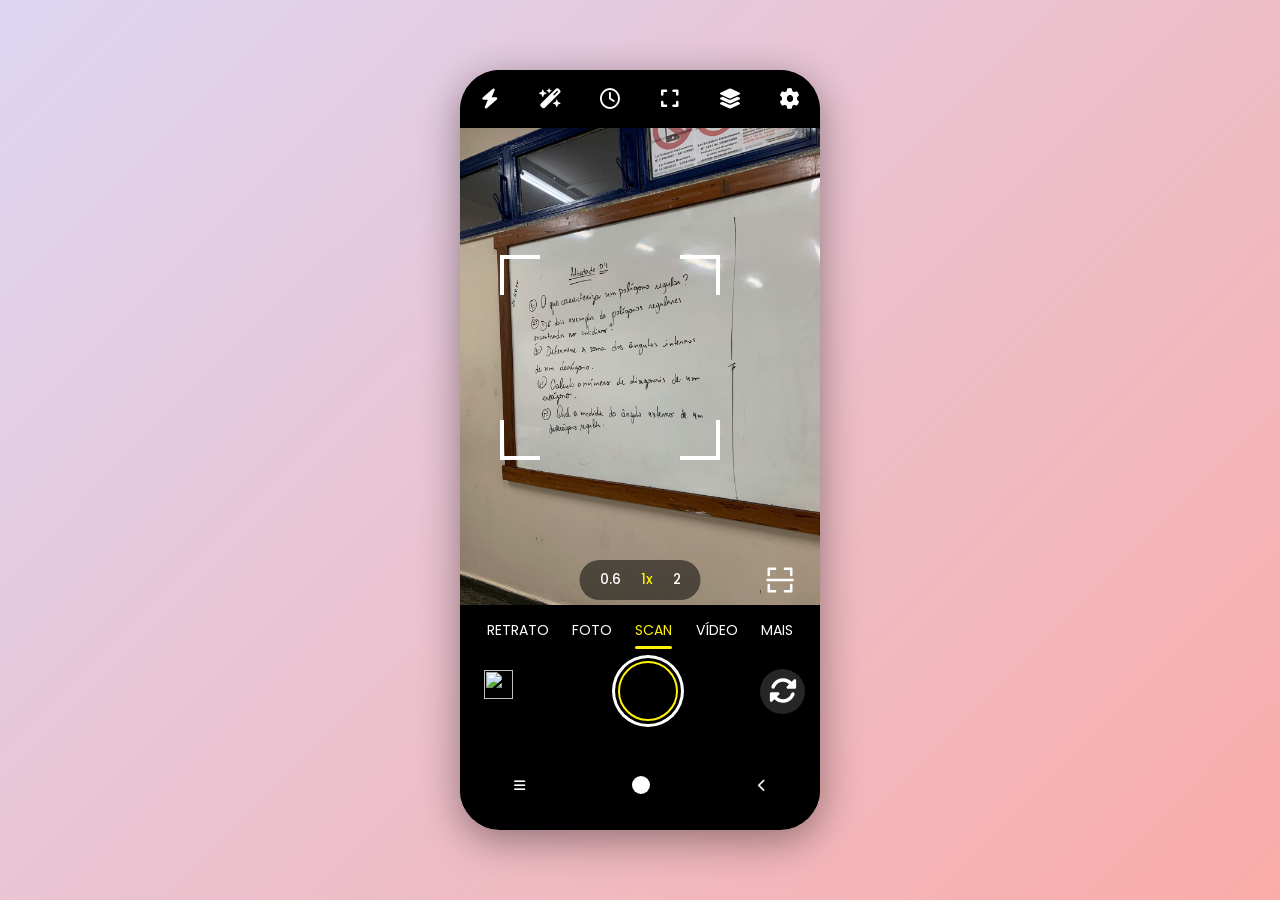
==== commit b9d345de: "Versao original funcionando 2" ====
--- a/index.html
+++ b/index.html
@@ -72,7 +72,7 @@
     <section class="camera-controls">
 
           <a href="./index3.html" class="gallery-btn">
-             <img src="lousa.jpeg" alt="">
+             <img src="/images/lousa.jpeg" alt="">
           </a>
 
               <a href="./index2.html" class="capture-btn"></a>
--- a/style.css
+++ b/style.css
@@ -78,7 +78,7 @@
 .scan-corners {
     width: 40px;
     height: 40px;
-    border: 4px solid white;
+    border: 4px solid rgb(255, 255, 255);
     position: absolute;
 }
  
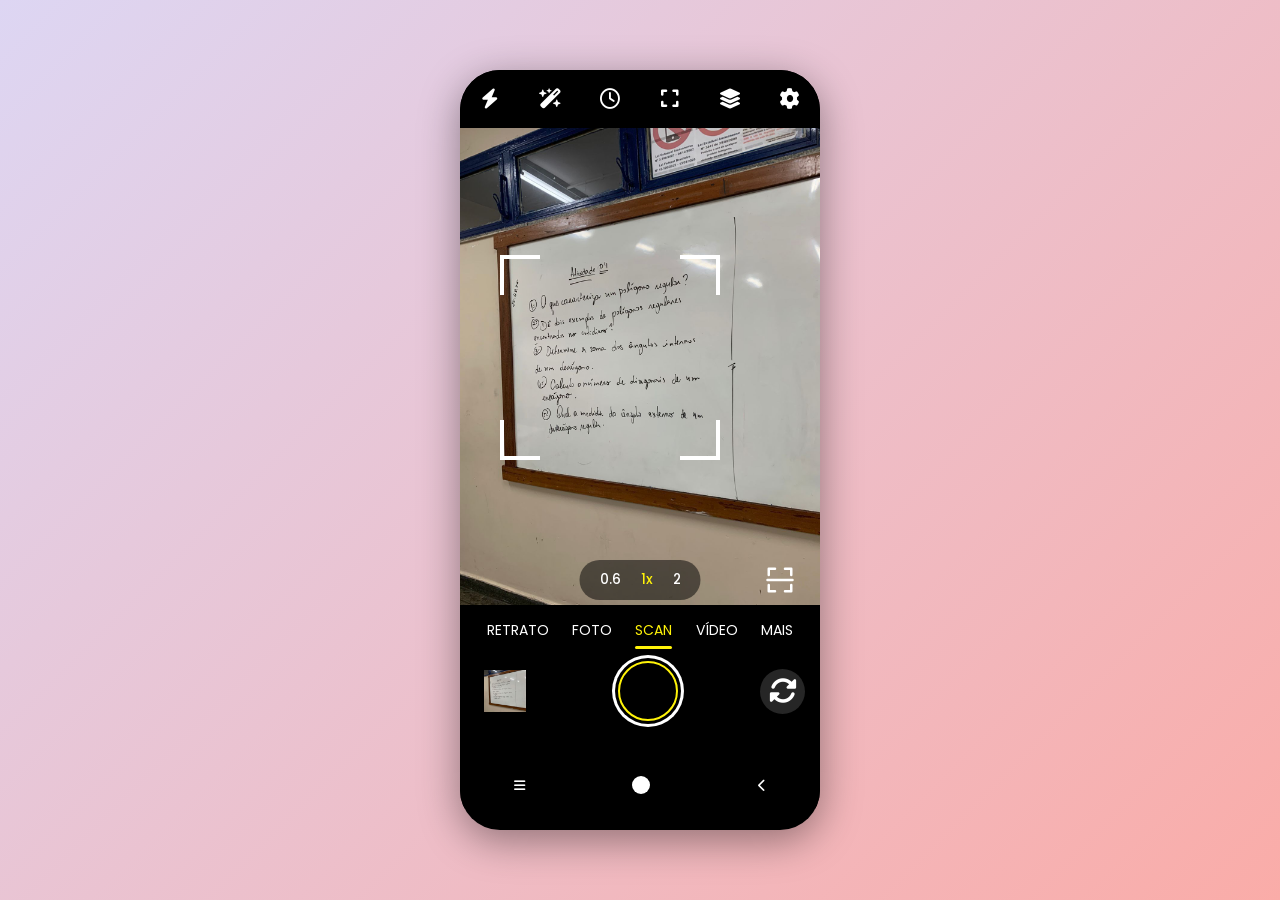
==== commit 94d87d06: "Versao final do JOVI Scan" ====
--- a/index.html
+++ b/index.html
@@ -3,20 +3,36 @@
 <head>
   <meta charset="UTF-8">
   <meta name="viewport" content="width=device-width, initial-scale=1.0">
+
   <link rel="preconnect" href="https://fonts.googleapis.com">
   <link rel="preconnect" href="https://fonts.gstatic.com" crossorigin>
-  <link href="https://fonts.googleapis.com/css2?family=Poppins:wght@300;400;500;600&display=swap" rel="stylesheet">
+
+  <link
+    href="https://fonts.googleapis.com/css2?family=Poppins:wght@300;400;500;600&display=swap"
+    rel="stylesheet"
+  >
+
   <link
     rel="stylesheet"
-    href="https://cdnjs.cloudflare.com/ajax/libs/font-awesome/6.5.2/css/all.min.css">
+    href="https://cdnjs.cloudflare.com/ajax/libs/font-awesome/6.5.2/css/all.min.css"
+  >
+
   <link rel="stylesheet" href="style.css">
+
   <title>JOVI Scan</title>
 </head>
 
 <body>
 
-  <main class="container">
-    <section class="phone">
+<main class="container">
+
+  <section class="phone">
+
+    <!-- ================================================= -->
+    <!-- TELA 1 - TELA INICIAL -->
+    <!-- ================================================= -->
+
+    <div class="tela ativa" id="tela-inicial">
 
       <header class="top-icons">
 
@@ -34,7 +50,7 @@
 
       </header>
 
-    <section class="camera-area">
+      <section class="camera-area">
 
         <img src="images/foto.jpg" alt="Preview câmera">
 
@@ -51,13 +67,13 @@
 
         </nav>
 
-    </section>
-
-        <div class="camera-screen">
-            <img src="scan-barcode-svgrepo-com.svg" class="scan-icon">
-        </div>
-
-    <section class="scan-mode">
+      </section>
+
+      <div class="camera-screen">
+        <img src="scan-barcode-svgrepo-com.svg" class="scan-icon">
+      </div>
+
+      <section class="scan-mode">
 
         <nav class="modes">
 
@@ -69,41 +85,693 @@
 
         </nav>
 
-    <section class="camera-controls">
-
-          <a href="./index3.html" class="gallery-btn">
-             <img src="/images/lousa.jpeg" alt="">
+        <section class="camera-controls">
+
+          <a href="#" class="gallery-btn" data-tela="galeria">
+            <img src="lousa.jpeg" alt="">
           </a>
 
-              <a href="./index2.html" class="capture-btn"></a>
-
-         <div class="rotate-btn">
+          <a href="#" class="capture-btn" data-tela="captura"></a>
+
+          <div class="rotate-btn">
             <i class="fa-solid fa-rotate"></i>
           </div>
 
-    </section>
-
-    </section>
-
-    <footer class="bottom-menu">
-
-        <a href="#">
-            <i class="fa-solid fa-bars"></i>
-         </a>
-
-         <a href="#" class="active-bottom">
-             <div class="camera-dot"></div>
-        </a>
-
-         <a href="#">
-             <i class="fa-solid fa-chevron-left"></i>
-         </a>
-
-    </footer>
-
-    </section>
-
-  </main>
+        </section>
+
+      </section>
+
+      <footer class="bottom-menu">
+
+        <a href="#">
+          <i class="fa-solid fa-bars"></i>
+        </a>
+
+        <a href="#" class="active-bottom">
+          <div class="camera-dot"></div>
+        </a>
+
+        <a href="#">
+          <i class="fa-solid fa-chevron-left"></i>
+        </a>
+
+      </footer>
+
+    </div>
+
+
+    <!-- ================================================= -->
+    <!-- TELA 2 - APÓS PRIMEIRA CAPTURA -->
+    <!-- ================================================= -->
+
+    <div class="tela" id="tela-captura">
+
+      <header class="top-icons">
+
+        <a href="#"><i class="fa-solid fa-bolt"></i></a>
+        <a href="#"><i class="fa-solid fa-wand-magic-sparkles"></i></a>
+        <a href="#"><i class="fa-regular fa-clock"></i></a>
+        <a href="#"><i class="fa-solid fa-expand"></i></a>
+        <a href="#"><i class="fa-solid fa-layer-group"></i></a>
+        <a href="#"><i class="fa-solid fa-gear"></i></a>
+
+      </header>
+
+      <section class="camera-areab">
+
+        <img src="lousa.jpeg" alt="Preview câmera">
+
+        <div class="overlay"></div>
+
+        <div class="scan-corners corner-top-left"></div>
+        <div class="scan-corners corner-top-right"></div>
+        <div class="scan-corners corner-bottom-left"></div>
+        <div class="scan-corners corner-bottom-right"></div>
+
+        <nav class="zoom-controls">
+
+          <a href="#">0.6</a>
+          <a href="#" class="active-zoom">1x</a>
+          <a href="#">2</a>
+
+        </nav>
+
+      </section>
+
+      <div class="camera-screen">
+        <img src="scan-barcode-svgrepo-com.svg" class="scan-icon">
+      </div>
+
+      <section class="scan-mode">
+
+        <nav class="modes">
+
+          <a href="#">RETRATO</a>
+          <a href="#">FOTO</a>
+          <a href="#" class="active-mode">SCAN</a>
+          <a href="#">VÍDEO</a>
+          <a href="#">MAIS</a>
+
+        </nav>
+
+        <section class="camera-controls">
+
+          <a href="#" class="gallery-btn" data-tela="galeria">
+            <img src="lousa.jpeg" alt="">
+          </a>
+
+          <a href="#" class="capture-btn" data-tela="escaneando"></a>
+
+          <div class="rotate-btn">
+            <i class="fa-solid fa-rotate"></i>
+          </div>
+
+        </section>
+
+      </section>
+
+      <footer class="bottom-menu">
+
+        <a href="#">
+          <i class="fa-solid fa-bars"></i>
+        </a>
+
+        <a href="#" class="active-bottom">
+          <div class="camera-dot"></div>
+        </a>
+
+        <a href="#">
+          <i class="fa-solid fa-chevron-left"></i>
+        </a>
+
+      </footer>
+
+    </div>
+
+
+    <!-- ================================================= -->
+    <!-- TELA 3 - GALERIA -->
+    <!-- ================================================= -->
+
+    <div class="tela" id="tela-galeria">
+
+      <section class="camera-area2">
+
+        <h2 class="titulo-galeria">
+           Galeria
+       </h2>
+
+    <div class="pastas-area" id="pastas-area">
+  
+        <h3>Pastas</h3>
+
+    <div class="pastas-container">
+
+      <div class="pasta-item">
+          <div class="pasta-quadrado">
+            <a href="#" data-tela="foto">
+             <img src="WhatsApp Image 2026-05-15 at 16.51.17.jpeg" alt="Foto da pasta">
+            </a>
+          </div>
+       <span id="nome-pasta-galeria">Pasta 1</span>
+      </div>
+
+      <div class="pasta-item">
+          <div class="pasta-quadrado">
+           <i class="fa-solid fa-folder"></i>
+          </div>
+        <span>Pasta 2</span>
+      </div>
+
+        <div class="pasta-item">
+          <div class="pasta-quadrado">
+            <i class="fa-solid fa-folder"></i>
+          </div>
+         <span>Pasta 3</span>
+        </div>
+
+       </div>
+
+     </div>
+
+  <section class="gallery-grid">
+
+          <div class="gallery-item escuro1"></div>
+          <div class="gallery-item escuro2"></div>
+          <div class="gallery-item escuro3"></div>
+          <div class="gallery-item escuro1"></div>
+          <div class="gallery-item escuro2"></div>
+
+          <div class="gallery-item escuro3"></div>
+          <div class="gallery-item escuro1"></div>
+          <div class="gallery-item escuro2"></div>
+          <div class="gallery-item escuro3"></div>
+          <div class="gallery-item escuro1"></div>
+
+          <div class="gallery-item escuro2"></div>
+          <div class="gallery-item escuro3"></div>
+          <div class="gallery-item escuro1"></div>
+          <div class="gallery-item escuro2"></div>
+          <div class="gallery-item escuro3"></div>
+
+          <div class="gallery-item escuro1"></div>
+          <div class="gallery-item escuro2"></div>
+          <div class="gallery-item escuro3"></div>
+          <div class="gallery-item escuro1"></div>
+
+          <div class="gallery-item escuro1"></div>
+          <div class="gallery-item escuro2"></div>
+          <div class="gallery-item escuro3"></div>
+          <div class="gallery-item escuro1"></div>
+          <div class="gallery-item escuro2"></div>
+
+          <div class="gallery-item escuro3"></div>
+          <div class="gallery-item escuro1"></div>
+          <div class="gallery-item escuro2"></div>
+          <div class="gallery-item escuro3"></div>
+          <div class="gallery-item escuro1"></div>
+
+          <div class="gallery-item escuro2"></div>
+          <div class="gallery-item escuro3"></div>
+          <div class="gallery-item escuro1"></div>
+          <div class="gallery-item escuro2"></div>
+          <div class="gallery-item escuro3"></div>
+
+          <div class="gallery-item escuro1"></div>
+          <div class="gallery-item escuro2"></div>
+          <div class="gallery-item escuro3"></div>
+          <div class="gallery-item escuro1"></div>
+
+          <div class="gallery-item escuro3"></div>
+          <div class="gallery-item escuro1"></div>
+          <div class="gallery-item escuro2"></div>
+          <div class="gallery-item escuro3"></div>
+          <div class="gallery-item escuro1"></div>
+
+          <div class="gallery-item escuro2"></div>
+
+          <a href="#" class="gallery-item destaque" data-tela="foto">
+
+            <img src="lousa.jpeg" alt="">
+
+            <img
+              src="scan-barcode-svgrepo-com.svg"
+              class="scan-icon2"
+            >
+
+          </a>
+
+        </section>
+
+      </section>
+
+      <footer class="bottom-menu2">
+
+        <a href="#" class="menu2">
+          <i class="fa-solid fa-bars"></i>
+        </a>
+
+        <a href="#" class="bolinha">
+          <div class="camera-dot2"></div>
+        </a>
+
+        <a href="#" class="voltar2" data-tela="inicial">
+          <i class="fa-solid fa-chevron-left"></i>
+        </a>
+
+      </footer>
+
+    </div>
+
+
+    <!-- ================================================= -->
+    <!-- TELA 4 - ESCANEANDO -->
+    <!-- ================================================= -->
+
+    <div class="tela" id="tela-escaneando">
+
+      <header class="top-icons">
+
+        <a href="#"><i class="fa-solid fa-bolt"></i></a>
+        <a href="#"><i class="fa-solid fa-wand-magic-sparkles"></i></a>
+        <a href="#"><i class="fa-regular fa-clock"></i></a>
+        <a href="#"><i class="fa-solid fa-expand"></i></a>
+        <a href="#"><i class="fa-solid fa-layer-group"></i></a>
+        <a href="#"><i class="fa-solid fa-gear"></i></a>
+
+      </header>
+
+      <section class="camera-areab">
+
+        <img src="lousa.jpeg" alt="Preview câmera">
+
+        <div class="overlay"></div>
+
+        <div class="scan-lines">
+          <span></span>
+          <span></span>
+          <span></span>
+        </div>
+
+        <div class="scan-lines1">
+          <span></span>
+          <span></span>
+          <span></span>
+          <span></span>
+        </div>
+
+        <div class="scan-lines2">
+          <span></span>
+          <span></span>
+        </div>
+
+        <div class="scan-lines3">
+          <span></span>
+        </div>
+
+        <div class="scan-corners corner-top-left"></div>
+        <div class="scan-corners corner-top-right"></div>
+        <div class="scan-corners corner-bottom-left"></div>
+        <div class="scan-corners corner-bottom-right"></div>
+
+        <a href="#" class="scan-message" data-tela="alarme">
+
+          <i class="fa-solid fa-sparkles"></i>
+
+          <p>Habilitar foco</p>
+
+        </a>
+
+      </section>
+
+      <div class="camera-screen">
+        <img src="scan-barcode-svgrepo-com.svg" class="scan-icon">
+      </div>
+
+      <section class="scan-mode">
+
+        <nav class="modes">
+
+          <a href="#">RETRATO</a>
+          <a href="#">FOTO</a>
+          <a href="#" class="active-mode">SCAN</a>
+          <a href="#">VÍDEO</a>
+          <a href="#">MAIS</a>
+
+        </nav>
+
+        <section class="camera-controls">
+
+          <a href="#" class="gallery-btn" data-tela="galeria">
+            <img src="lousa.jpeg" alt="">
+          </a>
+
+          <a href="#" class="capture-btn" data-tela="escaneando"></a>
+
+          <div class="rotate-btn">
+            <i class="fa-solid fa-rotate"></i>
+          </div>
+
+        </section>
+
+      </section>
+
+      <footer class="bottom-menu">
+
+        <a href="#">
+          <i class="fa-solid fa-bars"></i>
+        </a>
+
+        <a href="#" class="active-bottom">
+          <div class="camera-dot"></div>
+        </a>
+
+        <a href="#">
+          <i class="fa-solid fa-chevron-left"></i>
+        </a>
+
+      </footer>
+
+    </div>
+
+
+    <!-- ================================================= -->
+    <!-- TELA 5 - CRIAR ALARME -->
+    <!-- ================================================= -->
+
+    <div class="tela" id="tela-alarme">
+
+      <header class="top-icons">
+
+        <a href="#"><i class="fa-solid fa-bolt"></i></a>
+        <a href="#"><i class="fa-solid fa-wand-magic-sparkles"></i></a>
+        <a href="#"><i class="fa-regular fa-clock"></i></a>
+        <a href="#"><i class="fa-solid fa-expand"></i></a>
+        <a href="#"><i class="fa-solid fa-layer-group"></i></a>
+        <a href="#"><i class="fa-solid fa-gear"></i></a>
+
+      </header>
+
+      <section class="camera-areab">
+
+        <img src="lousa.jpeg" alt="Preview câmera">
+
+        <div class="overlay"></div>
+
+        <div class="scan-success">
+
+          <i class="fa-solid fa-circle-check"></i>
+
+          <p>Escaneado com sucesso</p>
+
+        </div>
+
+        <div class="scan-corners corner-top-left"></div>
+        <div class="scan-corners corner-top-right"></div>
+        <div class="scan-corners corner-bottom-left"></div>
+        <div class="scan-corners corner-bottom-right"></div>
+
+      </section>
+
+      <div class="caixa-alarme">
+
+        <input type="time" class="hora-input">
+
+        <select class="campo-input">
+
+          <option>Não repetir</option>
+          <option>Todos os dias</option>
+          <option>Segunda a sexta</option>
+
+        </select>
+
+        <input
+          type="text"
+          placeholder="Nome do alarme"
+          class="campo-input"
+        >
+
+        <select class="campo-input">
+
+          <option>Sem som</option>
+          <option>Radar</option>
+          <option>Brisa</option>
+          <option>Digital</option>
+
+        </select>
+
+       <label class="checkbox-pasta">
+         <span>Criar pasta</span>
+
+          <span class="checkbox-personalizado">
+           <input type="checkbox" id="criar-pasta">
+            <span class="checkmark">✓</span>
+          </span>
+        </label>
+
+        <input
+          type="text"
+          id="nome-pasta"
+          class="campo-input campo-pasta"
+         placeholder="Nome da pasta">
+
+        <div class="botoes-alarme">
+
+          <button
+            type="button"
+            class="btn-cancelar"
+            data-tela="inicial"
+          >
+            Cancelar
+          </button>
+
+          <button
+            type="button"
+            class="btn-criar"
+            data-tela="sucesso"
+          >
+            Criar
+          </button>
+
+        </div>
+
+      </div>
+
+      <section class="scan-mode">
+
+        <nav class="modes">
+
+          <a href="#">RETRATO</a>
+          <a href="#">FOTO</a>
+          <a href="#" class="active-mode">SCAN</a>
+          <a href="#">VÍDEO</a>
+          <a href="#">MAIS</a>
+
+        </nav>
+
+        <section class="camera-controls">
+
+          <a href="#" class="gallery-btn" data-tela="galeria">
+            <img src="lousa.jpeg" alt="">
+          </a>
+
+          <a href="#" class="capture-btn" data-tela="escaneando"></a>
+
+          <div class="rotate-btn">
+            <i class="fa-solid fa-rotate"></i>
+          </div>
+
+        </section>
+
+      </section>
+
+      <footer class="bottom-menu">
+
+        <a href="#">
+          <i class="fa-solid fa-bars"></i>
+        </a>
+
+        <a href="#" class="active-bottom">
+          <div class="camera-dot"></div>
+        </a>
+
+        <a href="#">
+          <i class="fa-solid fa-chevron-left"></i>
+        </a>
+
+      </footer>
+
+    </div>
+
+
+    <!-- ================================================= -->
+    <!-- TELA 6 - ALARME CRIADO -->
+    <!-- ================================================= -->
+
+    <div class="tela" id="tela-sucesso">
+
+      <header class="top-icons">
+
+        <a href="#"><i class="fa-solid fa-bolt"></i></a>
+        <a href="#"><i class="fa-solid fa-wand-magic-sparkles"></i></a>
+        <a href="#"><i class="fa-regular fa-clock"></i></a>
+        <a href="#"><i class="fa-solid fa-expand"></i></a>
+        <a href="#"><i class="fa-solid fa-layer-group"></i></a>
+        <a href="#"><i class="fa-solid fa-gear"></i></a>
+
+      </header>
+
+      <section class="camera-areab">
+
+        <img src="lousa.jpeg" alt="Preview câmera">
+
+        <div class="overlay"></div>
+
+        <div class="scan-corners corner-top-left"></div>
+        <div class="scan-corners corner-top-right"></div>
+        <div class="scan-corners corner-bottom-left"></div>
+        <div class="scan-corners corner-bottom-right"></div>
+
+        <div class="modal">
+
+          <p>Alarme criado com sucesso!</p>
+
+          <button
+            type="button"
+            data-tela="inicial"
+          >
+            Cancelar
+          </button>
+
+        </div>
+
+      </section>
+
+      <section class="scan-mode">
+
+        <nav class="modes">
+
+          <a href="#">RETRATO</a>
+          <a href="#">FOTO</a>
+          <a href="#" class="active-mode">SCAN</a>
+          <a href="#">VÍDEO</a>
+          <a href="#">MAIS</a>
+
+        </nav>
+
+        <section class="camera-controls">
+
+          <a href="#" class="gallery-btn" data-tela="galeria">
+            <img src="lousa.jpeg" alt="">
+          </a>
+
+          <a href="#" class="capture-btn" data-tela="escaneando"></a>
+
+          <div class="rotate-btn">
+            <i class="fa-solid fa-rotate"></i>
+          </div>
+
+        </section>
+
+      </section>
+
+      <footer class="bottom-menu">
+
+        <a href="#">
+          <i class="fa-solid fa-bars"></i>
+        </a>
+
+        <a href="#" class="active-bottom">
+          <div class="camera-dot"></div>
+        </a>
+
+        <a href="#">
+          <i class="fa-solid fa-chevron-left"></i>
+        </a>
+
+      </footer>
+
+    </div>
+
+
+    <!-- ================================================= -->
+    <!-- TELA 7 - FOTO ABERTA -->
+    <!-- ================================================= -->
+
+    <div class="tela" id="tela-foto">
+
+      <section class="camera-area foto-aberta">
+
+        <h2 class="titulo-galeria">
+          Galeria
+        </h2>
+
+        <img
+          src="WhatsApp Image 2026-05-15 at 16.51.17.jpeg"
+          class="foto-grande"
+        >
+
+          <div class="icone-ia">
+             <img src="./brilhante.png" alt="IA">
+          </div>
+
+          <div class="chat-ia" id="chat-ia">
+
+             <div class="chat-cabecalho">
+                <span>JOVI IA</span>
+
+               <button type="button" id="fechar-chat">×</button>
+             </div>
+
+             <div class="chat-mensagens">
+
+               <div class="mensagem-ia">
+                 Olá! 👋 Analisei o conteúdo escaneado. Como posso te ajudar?
+               </div>
+
+             </div>
+
+           <div class="chat-input-area">
+
+              <input
+                 type="text"
+                  id="pergunta-ia"
+                  placeholder="Digite sua pergunta..."
+               >
+
+              <button type="button" id="enviar-pergunta">
+                 <i class="fa-solid fa-paper-plane"></i>
+               </button>
+
+            </div>
+
+          </div>
+
+      </section>
+
+      <footer class="bottom-menu2">
+
+        <a href="#" class="menu2">
+          <i class="fa-solid fa-bars"></i>
+        </a>
+
+        <a href="#" class="bolinha">
+          <div class="camera-dot"></div>
+        </a>
+
+        <a href="#" class="voltar2" data-tela="galeria">
+          <i class="fa-solid fa-chevron-left"></i>
+        </a>
+
+      </footer>
+
+    </div>
+
+  </section>
+
+</main>
+
+<script src="script.js"></script>
 
 </body>
 </html>
--- a/style.css
+++ b/style.css
@@ -414,7 +414,7 @@
     background: rgba(0,0,0,0.92);
     border-radius: 22px;
     position: absolute;
-    top: 50%;
+    top: 45%;
     right: 15px;
     transform: translateY(-50%);
     box-shadow: 0 10px 30px rgba(0,0,0,0.5);
@@ -700,4 +700,282 @@
     height: auto;
     object-fit: contain;
     margin-top: 100px;
+}
+
+/* ==========================================
+   CONTROLE DAS TELAS PELO JAVASCRIPT
+   ========================================== */
+
+.tela {
+    position: absolute;
+    top: 0;
+    left: 0;
+    width: 100%;
+    height: 100%;
+    display: none;
+}
+
+.tela.ativa {
+    display: block;
+}
+
+.checkbox-pasta {
+    width: 100%;
+    height: 38px;
+    border-radius: 10px;
+    background: #5f5f5f;
+    color: white;
+    padding: 0 12px;
+    margin-bottom: 12px;
+    font-size: 14px;
+    font-family: 'Poppins', sans-serif;
+    display: flex;
+    align-items: center;
+    justify-content: space-between;
+    cursor: pointer;
+}
+
+/* Checkbox personalizado */
+.checkbox-personalizado {
+    position: relative;
+    width: 20px;
+    height: 20px;
+}
+
+.checkbox-personalizado input {
+    position: absolute;
+    opacity: 0;
+    width: 0;
+    height: 0;
+}
+
+/* Quadradinho */
+.checkmark {
+    position: absolute;
+    top: 0;
+    left: 0;
+    width: 20px;
+    height: 20px;
+    border-radius: 6px;
+    background: #3a3a3a;
+    border: 2px solid #777;
+    display: flex;
+    justify-content: center;
+    align-items: center;
+    color: white;
+    font-size: 13px;
+    font-weight: 600;
+}
+
+/* Quando estiver marcado */
+.checkbox-personalizado input:checked + .checkmark {
+    background: #c4b61c;
+    border-color: #c4b61c;
+}
+
+/* ✓ fica escondido quando não estiver marcado */
+.checkmark {
+    color: transparent;
+}
+
+/* ✓ aparece quando estiver marcado */
+.checkbox-personalizado input:checked + .checkmark {
+    color: white;
+}
+
+/* Campo Nome da pasta começa escondido */
+.campo-pasta {
+    display: none;
+}
+
+/* ==========================================
+   PASTAS DA GALERIA
+   ========================================== */
+
+.pastas-area {
+    display: none;
+    margin-bottom: 15px;
+}
+
+.pastas-area h3 {
+    color: white;
+    font-family: 'Poppins', sans-serif;
+    font-size: 14px;
+    font-weight: 500;
+    margin-bottom: 8px;
+}
+
+.pastas-container {
+    display: flex;
+    gap: 8px;
+    width: 100%;
+}
+
+.pasta-item {
+    width: 33.33%;
+    color: white;
+    text-align: center;
+    font-family: 'Poppins', sans-serif;
+    font-size: 10px;
+}
+
+.pasta-quadrado {
+    width: 100%;
+    aspect-ratio: 1 / 1;
+    background: #5f5f5f;
+    border-radius: 12px;
+    display: flex;
+    justify-content: center;
+    align-items: center;
+    margin-bottom: 5px;
+}
+
+.pasta-quadrado i {
+    color: #c4b61c;
+    font-size: 30px;
+}
+
+.pasta-item span {
+    display: block;
+    white-space: nowrap;
+    overflow: hidden;
+    text-overflow: ellipsis;
+}
+
+.imagem-pasta {
+    width: 100%;
+    height: 100%;
+    object-fit: cover;
+    border-radius: 12px;
+}
+
+.pasta-quadrado {
+    display: flex;
+    justify-content: center;
+    align-items: center;
+}
+
+.pasta-quadrado img {
+    display: block;
+    width: 80%;
+    height: 80%;
+    object-fit: cover;
+    border-radius: 6px;
+    margin: auto;
+}
+
+.foto-aberta {
+    position: relative;
+}
+
+.icone-ia {
+    position: absolute;
+    right: 25px;
+    bottom: 100px;
+    width: 30px;
+    height: 30px;
+    cursor: pointer;
+    z-index: 20;
+}
+
+.icone-ia img {
+    width: 100%;
+    height: 100%;
+    object-fit: contain;
+}
+
+.chat-ia {
+    position: absolute;
+    right: 15px;
+    bottom: 85px;
+    width: 300px;
+    height: 380px;
+    background-color: #1c1c1c;
+    border-radius: 20px;
+    overflow: hidden;
+    z-index: 50;
+    display: none;
+    box-shadow: 0 10px 30px rgba(0,0,0,0.5);
+}
+
+.chat-ia.aberto {
+    display: flex;
+    flex-direction: column;
+}
+
+.chat-cabecalho {
+    height: 55px;
+    background-color: #2b2b2b;
+    color: white;
+    display: flex;
+    align-items: center;
+    justify-content: space-between;
+    padding: 0 16px;
+    font-size: 15px;
+    font-weight: 500;
+}
+
+.chat-cabecalho button {
+    background: none;
+    border: none;
+    color: white;
+    font-size: 25px;
+    cursor: pointer;
+}
+
+.chat-mensagens {
+    flex: 1;
+    padding: 15px;
+    overflow-y: auto;
+}
+
+.mensagem-ia {
+    background-color: #3a3a3a;
+    color: white;
+    padding: 10px 12px;
+    border-radius: 14px;
+    font-size: 12px;
+    line-height: 1.4;
+    max-width: 85%;
+}
+
+.mensagem-usuario {
+    background-color: #c4b61c;
+    color: white;
+    padding: 10px 12px;
+    border-radius: 14px;
+    font-size: 12px;
+    line-height: 1.4;
+    max-width: 85%;
+    margin-left: auto;
+    margin-top: 10px;
+}
+
+.chat-input-area {
+    display: flex;
+    gap: 8px;
+    padding: 10px;
+    background-color: #252525;
+}
+
+.chat-input-area input {
+    flex: 1;
+    border: none;
+    outline: none;
+    border-radius: 12px;
+    padding: 9px;
+    background-color: #3a3a3a;
+    color: white;
+    font-family: 'Poppins', sans-serif;
+    font-size: 11px;
+}
+
+.chat-input-area button {
+    width: 38px;
+    height: 38px;
+    border: none;
+    border-radius: 50%;
+    background-color: #c4b61c;
+    color: white;
+    cursor: pointer;
 }
